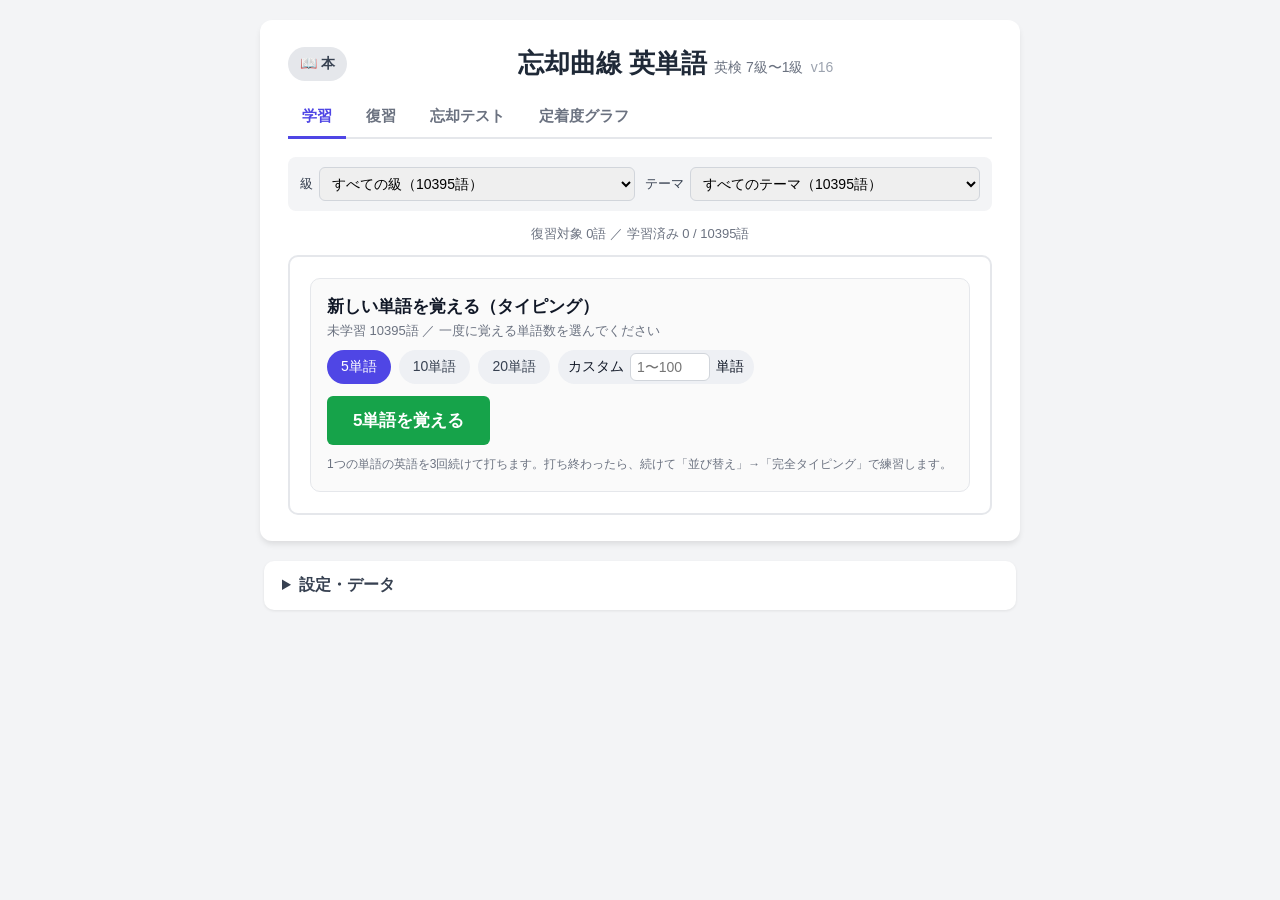
==== index.html @ 5dcb8028 "Add files via upload" ====
<!DOCTYPE html>
<html lang="ja">
<head>
    <meta charset="UTF-8">
    <meta name="viewport" content="width=device-width, initial-scale=1.0">
    <title>忘却曲線 英単語学習（英検7級）</title>
    <link rel="stylesheet" href="css/style.css?v=16">
</head>
<body>

<div class="container">
    <div id="loadError" class="load-error" hidden></div>
    <div class="head">
        <button class="mode-switch" id="modeSwitch" title="本で英単語を学ぶ">📖 本</button>
        <h1>忘却曲線 英単語 <small>英検 7級〜1級</small> <small class="ver">v16</small></h1>
    </div>

    <nav class="tabs">
        <button class="tab active" data-tab="learn">学習</button>
        <button class="tab" data-tab="review">復習</button>
        <button class="tab" data-tab="test">忘却テスト</button>
        <button class="tab" data-tab="graph">定着度グラフ</button>
    </nav>

    <!-- 学習する範囲（級・テーマ） -->
    <div class="scope" id="scopeBar">
        <label id="lblLevel">級 <select id="scopeLevel"></select></label>
        <label id="lblTheme">テーマ <select id="scopeTheme"></select></label>
        <label id="lblBook" hidden>本 <select id="scopeBook"></select></label>
        <button class="btn-secondary story-btn" id="btnStory" hidden>📖 本文を読む</button>
    </div>

    <!-- ===== 学習タブ ===== -->
    <section id="tab-learn">
        <div class="chips" id="modeChips"></div>
        <div class="stats" id="learnStats"></div>
        <div class="card" id="card"></div>
        <div class="typearea" id="typeArea"></div>
        <div class="help-text" id="helpText"></div>
        <button class="btn-link back-home" id="backHome" hidden>← ホームに戻る</button>
    </section>

    <!-- ===== 定着度グラフタブ ===== -->
    <section id="tab-graph" hidden>
        <div class="kpis" id="summary"></div>
        <div class="stackbar" id="stackbar"></div>
        <div class="legend" id="legend"></div>

        <div class="filters">
            <input id="gQuery" type="search" placeholder="単語・意味で検索">
            <select id="gSort">
                <option value="Rasc">定着度が低い順</option>
                <option value="Rdesc">定着度が高い順</option>
                <option value="due">次の復習が近い順</option>
                <option value="id">番号順</option>
            </select>
        </div>
        <div class="chips" id="gFilter"></div>
        <div class="wordlist" id="wordList"></div>

        <details class="note">
            <summary>定着度と思い出しやすさの考え方</summary>
            <p>記憶の強さを、性質の違う2つの値で表しています（ビョーク夫妻の「記憶の二元理論」をもとにした簡易モデルです）。</p>
            <ul>
                <li><b>定着度</b>（貯蔵強度）：脳にどれだけ深く刻まれたか。1回目の学習直後は12%と低く、<b>復習で思い出せるたびに積み上がります</b>。時間がたっても下がりません。</li>
                <li><b>思い出しやすさ</b>（検索強度）：いますぐ思い出せる度合い。学習した直後は100%で、時間とともに下がります（エビングハウスの忘却曲線）。定着度が高い単語ほど、ゆっくり下がります。</li>
            </ul>
            <ul>
                <li>思い出せたとき：定着度が上がります。忘れかけた（思い出しやすさが低い）ときに思い出せるほど、大きく上がります。</li>
                <li>忘れた・ヒントを使った：定着度は下がりませんが、次の復習までの間隔が短くなります。</li>
                <li>思い出しやすさが70%を下回った単語が、「忘却テスト」の対象になります。</li>
                <li>「復習」タブで打ち直すと「再学習」として記録され、思い出しやすさが100%に戻り、定着度が少し上がります。</li>
                <li>「定着度」で分けた区分（50%未満など）は、「復習」タブの区分と同じです。</li>
            </ul>
            <p>実際の記憶を測った値ではなく、目安の推定値です。</p>
        </details>
    </section>
</div>

<!-- ===== 設定・データ ===== -->
<div class="container plain">
    <details class="settings">
        <summary>設定・データ</summary>

        <div class="setting-row">
            <label><input type="checkbox" id="jaFirst"> 日本語タイピングは最初の意味だけ打つ（例：「を持っている，所持している」→「を持っている」）</label>
            <label><input type="checkbox" id="soundOn"> 効果音</label>
            <label>最初に開くページ
                <select id="homePage">
                    <option value="words">忘却曲線 英単語</option>
                    <option value="book">本</option>
                </select>
            </label>
            <label>音声の再生方法
                <select id="voiceMode">
                    <option value="auto">自動（おすすめ）</option>
                    <option value="online">インターネット音声を優先</option>
                    <option value="device">端末の音声のみ</option>
                </select>
            </label>
            <label>カタカナ表記（3回打ちの画面）
                <select id="kanaMode">
                    <option value="grad">だんだん減らす（おすすめ）</option>
                    <option value="always">いつも表示</option>
                    <option value="off">表示しない</option>
                </select>
            </label>
        </div>

        <div class="speech-test">
            <button class="btn-secondary" id="btnSpeechTest">🔊 音声のテスト</button>
            <div class="speech-info" id="speechInfo">発音が鳴らないときは、このボタンで原因を調べられます。</div>
        </div>

        <div class="backup-section">
            <button class="btn-secondary" id="btnExport">データをエクスポート (保存)</button>
            <button class="btn-secondary" id="btnImport">インポート</button>
            <button class="btn-danger" id="btnReset">データをリセット</button>
            <input type="file" id="importFile" accept=".json,application/json" style="display:none">
        </div>

        <div class="timebox">
            <div class="timebox-title">テスト用：時間を進める</div>
            <div class="timebox-note">忘却曲線の動きを確かめたいときに使います。進めた時間は学習記録にも反映されるので、確認が終わったら「リセット」で戻してください。</div>
            <div class="timebox-buttons">
                <button class="btn-secondary" data-skip="1">+1時間</button>
                <button class="btn-secondary" data-skip="6">+6時間</button>
                <button class="btn-secondary" data-skip="24">+1日</button>
                <button class="btn-secondary" data-skip="72">+3日</button>
                <button class="btn-secondary" data-skip="168">+7日</button>
                <button class="btn-secondary" data-skip="0">リセット</button>
            </div>
            <div class="timebox-now" id="timeNow"></div>
        </div>
    </details>
</div>

<!-- ===== 単語ごとの詳細（忘却曲線） ===== -->
<div id="modal" class="modal" hidden>
    <div class="modal-box">
        <button class="modal-close" id="modalClose" aria-label="閉じる">×</button>
        <div id="modalBody"></div>
    </div>
</div>

<script>
var WORDS_LV = {};
var BOOKS_DATA = [];
var __errs = [];
window.addEventListener("error", function (e) { __errs.push((e.message || "") + (e.filename ? " (" + e.filename.split("/").slice(-2).join("/") + ")" : "")); });
</script>
<script src="js/data/words_7.js?v=16"></script>
<script src="js/data/words_6.js?v=16"></script>
<script src="js/data/words_5.js?v=16"></script>
<script src="js/data/words_4.js?v=16"></script>
<script src="js/data/words_3.js?v=16"></script>
<script src="js/data/words_p2.js?v=16"></script>
<script src="js/data/words_2.js?v=16"></script>
<script src="js/data/words_p1.js?v=16"></script>
<script src="js/data/words_1.js?v=16"></script>
<script src="js/data/legacy.js?v=16"></script>
<script src="js/data/book_pigs.js?v=16"></script>
<script src="js/app.js?v=16"></script>
<script>
// ファイルの置き忘れ・古いファイルが混ざっているときに、画面に原因を表示する
(function () {
  var msg = "";
  var wordsOk = false;
  try { wordsOk = typeof WORDS !== "undefined" && WORDS.length > 0; } catch (e) {}
  if (typeof APP_VERSION === "undefined" || APP_VERSION !== "v16") {
    msg = "js/app.js が古い、または見つかりません。zipの中身（js・css・index.html）をすべて新しいものに上書きしてください。";
  } else if (!wordsOk) {
    msg = "単語データが読み込めていません。js/data フォルダ（words_7.js など10ファイル）が、フォルダごとアップロードされているか確認してください。";
  } else if (__errs.length) {
    msg = "エラーが発生しました：" + __errs[0];
  }
  if (msg) {
    var b = document.getElementById("loadError");
    b.textContent = msg + "　（直らないときは Ctrl+F5 で再読み込み）";
    b.hidden = false;
  }
})();
</script>
</body>
</html>
---- css/style.css ----
:root {
    --primary: #4f46e5;
    --success: #16a34a;
    --danger: #dc2626;
    --warn: #d97706;
    --bg: #f3f4f6;
    --high: #16a34a;
    --mid: #f59e0b;
    --low: #ef4444;
    --new: #d1d5db;
    --text: #111827;
    --sub: #6b7280;
    --line: #e5e7eb;
}

* { box-sizing: border-box; }

body {
    font-family: 'Helvetica Neue', Arial, 'Hiragino Kaku Gothic ProN', Meiryo, sans-serif;
    background-color: var(--bg);
    color: var(--text);
    margin: 0;
    padding: 20px;
    display: flex;
    flex-direction: column;
    align-items: center;
}
body.modal-open { overflow: hidden; }

[hidden] { display: none !important; }

.container {
    max-width: 760px;
    width: 100%;
    background: white;
    padding: 26px 28px;
    border-radius: 12px;
    box-shadow: 0 4px 6px -1px rgba(0,0,0,0.1);
    margin-bottom: 20px;
}
.container.plain { background: none; box-shadow: none; padding: 0 4px; }

h1 { text-align: center; color: #1f2937; margin: 0 0 16px; font-size: 26px; }
h1 small { font-size: 14px; color: var(--sub); font-weight: normal; }

button {
    padding: 10px 18px;
    background-color: var(--primary);
    color: white;
    border: none;
    border-radius: 6px;
    cursor: pointer;
    font-size: 15px;
    font-family: inherit;
}
button:hover { opacity: 0.9; }
button:disabled { opacity: 0.45; cursor: default; }
.btn-primary { background-color: var(--primary); }
.btn-success { background-color: var(--success); }
.btn-danger { background-color: var(--danger); }
.btn-secondary { background-color: #4b5563; }

input, select {
    padding: 9px 10px;
    border: 1px solid #d1d5db;
    border-radius: 6px;
    font-size: 15px;
    font-family: inherit;
}

/* ===== タブ ===== */
.tabs { display: flex; gap: 6px; border-bottom: 2px solid var(--line); margin-bottom: 18px; }
.tab {
    background: none; color: var(--sub); border-radius: 6px 6px 0 0;
    padding: 10px 18px; font-weight: bold; margin-bottom: -2px; border-bottom: 3px solid transparent;
}
.tab.active { color: var(--primary); border-bottom-color: var(--primary); }

/* ===== チップ ===== */
.chips { display: flex; flex-wrap: wrap; gap: 8px; margin-bottom: 12px; }
.chip {
    background: #eef0f4; color: #374151; padding: 7px 14px; border-radius: 999px; font-size: 14px;
}
.chip.on { background: var(--primary); color: white; }
.chip.small { padding: 4px 11px; font-size: 13px; }

/* ===== 学習カード ===== */
.stats { text-align: center; color: var(--sub); font-size: 13px; margin: 4px 0 12px; }
.help-text { text-align: center; color: #9ca3af; font-size: 12px; margin-top: 10px; }

.card {
    border: 2px solid var(--line);
    border-radius: 10px;
    padding: 28px 18px;
    text-align: center;
    min-height: 260px;
    display: flex;
    flex-direction: column;
    justify-content: center;
    align-items: center;
    gap: 14px;
    background-color: #fafafa;
}

.tag-line { display: flex; flex-wrap: wrap; gap: 6px; justify-content: center; }
.tag { background: #e0e7ff; color: #3730a3; font-size: 12px; padding: 3px 10px; border-radius: 999px; }
.tag.new { background: #dbeafe; color: #1d4ed8; font-weight: bold; }
.tag.soft { background: #fef3c7; color: #92400e; }

.prompt { font-size: 28px; font-weight: bold; color: #111827; line-height: 1.4; }
.word-container { display: flex; align-items: center; justify-content: center; gap: 12px; }
.word { font-size: 34px; font-weight: bold; color: #111827; }
.meaning-big { font-size: 22px; color: #374151; }
.answer { flex-direction: column; align-items: center; }
.intro-note { font-size: 13px; color: var(--sub); line-height: 1.6; }

.btn-audio { background: none; border: none; font-size: 24px; padding: 5px 8px; border-radius: 50px; }
.btn-audio:hover { background-color: #e5e7eb; opacity: 1; }

.btn-group, .btn-row { display: flex; gap: 12px; justify-content: center; flex-wrap: wrap; }

.result-mark { font-size: 26px; font-weight: bold; }
.result-mark.ok { color: var(--success); }
.result-mark.ng { color: var(--danger); }
.result-info { font-size: 14px; color: #374151; line-height: 1.8; }
.done-title { font-size: 22px; font-weight: bold; }

/* ===== スロット(1文字ずつ) ===== */
.slots { display: flex; flex-wrap: wrap; justify-content: center; align-items: center; gap: 5px; min-height: 48px; }
.slot {
    width: 36px; height: 44px; display: inline-flex; align-items: center; justify-content: center;
    font-size: 24px; font-weight: bold; border-radius: 6px; border: 2px solid #d1d5db; background: white;
}
.slot.ok { color: var(--success); border-color: var(--success); background: #f0fdf4; }
.slot.bad { color: var(--danger); border-color: var(--danger); background: #fef2f2; animation: tremble .16s infinite; }
.slot.comp { color: #6b7280; border-color: #9ca3af; border-bottom-width: 4px; background: #f9fafb; }
.slot.ghost.next { border-style: solid; border-color: var(--primary); }
@keyframes tremble { 0%,100% { transform: translate(0,0); } 25% { transform: translate(-3px,1px); } 50% { transform: translate(3px,-1px); } 75% { transform: translate(-2px,-1px); } }
.slot.fixed { color: #1f2937; border-color: #9ca3af; background: #e5e7eb; }
.slot.ghost { color: #c4c8d0; border-style: dashed; }
.sep { font-size: 22px; color: #6b7280; }
.sep.gap { width: 14px; }

.type-input { width: min(320px, 90%); text-align: center; font-size: 18px; letter-spacing: 2px; }
.msg { min-height: 20px; font-size: 13px; }
.msg.bad { color: var(--danger); font-weight: bold; }
.msg.warn { color: var(--warn); }

.pool { display: flex; flex-wrap: wrap; gap: 8px; justify-content: center; max-width: 520px; }
.key {
    width: 46px; height: 48px; padding: 0; font-size: 22px; font-weight: bold;
    background: white; color: #1f2937; border: 2px solid #c7cbd3; border-radius: 8px;
}
.key:hover:not(:disabled) { background: #eef2ff; border-color: var(--primary); opacity: 1; }
.key.used { visibility: hidden; }
.key.hint { border-color: var(--warn); background: #fffbeb; box-shadow: 0 0 0 3px rgba(217,119,6,.35); }
.key.shake { animation: shake .35s; border-color: var(--danger); background: #fef2f2; }
@keyframes shake { 0%,100% { transform: translateX(0);} 25% { transform: translateX(-6px);} 75% { transform: translateX(6px);} }

/* ===== 定着度グラフ：サマリー ===== */
.kpis { display: grid; grid-template-columns: repeat(3, 1fr); gap: 10px; margin-bottom: 14px; }
.kpi { background: #f9fafb; border: 1px solid var(--line); border-radius: 10px; padding: 12px 8px; text-align: center; }
.kpi-v { font-size: 28px; font-weight: bold; color: var(--primary); }
.kpi-l { font-size: 12px; color: var(--sub); margin-top: 2px; }

.stackbar { display: flex; height: 18px; border-radius: 9px; overflow: hidden; background: var(--new); }
.stackbar i { display: block; height: 100%; }
.lv-high { background: var(--high); }
.lv-mid { background: var(--mid); }
.lv-low { background: var(--low); }
.lv-new { background: var(--new); }
.legend { display: flex; flex-wrap: wrap; gap: 14px; font-size: 12px; color: #374151; margin: 8px 0 16px; }
.legend i { display: inline-block; width: 10px; height: 10px; border-radius: 3px; margin-right: 5px; }

.filters { display: flex; gap: 8px; margin-bottom: 10px; }
.filters input { flex: 1; min-width: 0; }

.wordlist { max-height: 460px; overflow-y: auto; border: 1px solid var(--line); border-radius: 8px; }
.row {
    display: grid; grid-template-columns: 36px 130px 1fr 90px 48px; align-items: center; gap: 8px;
    padding: 8px 10px; border-bottom: 1px solid #f1f2f4; cursor: pointer; font-size: 14px;
}
.row:hover { background: #f5f7ff; }
.row .no { color: #9ca3af; font-size: 12px; text-align: right; }
.row .en { font-weight: bold; overflow: hidden; text-overflow: ellipsis; white-space: nowrap; }
.row .ja { color: #4b5563; overflow: hidden; text-overflow: ellipsis; white-space: nowrap; }
.row .bar { background: #eceef2; height: 8px; border-radius: 4px; overflow: hidden; }
.row .bar i { display: block; height: 100%; }
.row .pc { text-align: right; font-weight: bold; }
.row .pc.dim { color: #9ca3af; font-weight: normal; font-size: 12px; }
.empty-list { padding: 24px; text-align: center; color: var(--sub); }

.note { margin-top: 16px; font-size: 13px; color: #4b5563; }
.note summary { cursor: pointer; font-weight: bold; }
.note li { margin: 4px 0; }

/* ===== 設定 ===== */
.settings { background: white; border-radius: 10px; padding: 14px 18px; box-shadow: 0 1px 3px rgba(0,0,0,.08); }
.settings summary { cursor: pointer; font-weight: bold; color: #374151; }
.setting-row { display: flex; gap: 20px; flex-wrap: wrap; margin: 14px 0; font-size: 14px; align-items: center; }
.backup-section { display: flex; gap: 10px; flex-wrap: wrap; justify-content: center; margin-top: 10px; }
.timebox { margin-top: 18px; padding: 12px; border: 1px dashed #c7cbd3; border-radius: 8px; }
.timebox-title { font-weight: bold; font-size: 14px; }
.timebox-note { font-size: 12px; color: var(--sub); margin: 4px 0 10px; line-height: 1.6; }
.timebox-buttons { display: flex; gap: 8px; flex-wrap: wrap; }
.timebox-buttons button { padding: 7px 12px; font-size: 13px; }
.timebox-now { font-size: 12px; color: #374151; margin-top: 10px; }

/* ===== 詳細モーダル ===== */
.modal {
    position: fixed; inset: 0; background: rgba(17,24,39,.55); z-index: 50;
    display: flex; align-items: flex-start; justify-content: center; padding: 20px; overflow-y: auto;
}
.modal-box {
    position: relative; background: white; border-radius: 12px; max-width: 760px; width: 100%;
    padding: 24px; margin: auto 0; box-shadow: 0 10px 30px rgba(0,0,0,.3);
}
.modal-close {
    position: absolute; top: 10px; right: 10px; width: 36px; height: 36px; padding: 0;
    background: #eef0f4; color: #374151; font-size: 22px; border-radius: 50%;
}
.d-head { display: flex; align-items: center; gap: 10px; flex-wrap: wrap; padding-right: 40px; }
.d-word { font-size: 30px; font-weight: bold; }
.d-ja { color: #4b5563; margin: 2px 0 14px; }
.d-empty { text-align: center; color: var(--sub); padding: 30px 0; line-height: 1.8; }

.d-level { display: flex; align-items: center; gap: 16px; padding: 12px 16px; border-radius: 10px; margin-bottom: 10px; color: white; }
.d-level.lv-none { background: #6b7280; }
.d-pct { font-size: 40px; font-weight: bold; line-height: 1; }
.d-lvl-t { font-size: 12px; opacity: .9; }
.d-lvl-s { font-size: 17px; font-weight: bold; }

.d-facts { display: grid; grid-template-columns: repeat(auto-fit, minmax(180px, 1fr)); gap: 8px; margin-bottom: 14px; }
.d-facts div { background: #f9fafb; border: 1px solid var(--line); border-radius: 8px; padding: 8px 12px; font-size: 13px; }
.d-facts span { display: block; color: var(--sub); font-size: 11px; }

.d-range { display: flex; align-items: center; gap: 6px; flex-wrap: wrap; font-size: 13px; color: var(--sub); margin-bottom: 4px; }
.d-range span { margin-right: 4px; }

.chart { width: 100%; height: auto; display: block; }
.c-grid { stroke: #e5e7eb; stroke-width: 1; }
.c-thresh { stroke: #f87171; stroke-width: 1.2; stroke-dasharray: 5 4; }
.c-thlab { fill: #dc2626; font-size: 11px; }
.c-ylab { fill: #6b7280; font-size: 11px; }
.c-xlab { fill: #374151; font-size: 11px; }
.c-xsub { fill: #9ca3af; font-size: 10px; }
.c-tick { stroke: #9ca3af; }
.c-line { fill: none; stroke: var(--primary); stroke-width: 2.6; stroke-linejoin: round; }
.c-line.future { stroke-dasharray: 6 5; opacity: .6; }
.c-drop { stroke: #9ca3af; stroke-width: 1.2; stroke-dasharray: 3 3; }
.c-dot { stroke: white; stroke-width: 2; }
.c-dot.first { fill: #2563eb; }
.c-dot.ok { fill: var(--success); }
.c-dot.ng { fill: var(--danger); }
.c-due { fill: var(--warn); stroke: white; stroke-width: 1.5; }
.c-now { stroke: #111827; stroke-width: 1.2; stroke-dasharray: 2 3; }
.c-nowdot { fill: #111827; stroke: white; stroke-width: 2; }
.c-nowlab { fill: #111827; font-size: 14px; font-weight: bold; }

.chart-legend { display: flex; flex-wrap: wrap; gap: 14px; font-size: 12px; color: #4b5563; margin: 4px 0 14px; }
.chart-legend i { display: inline-block; vertical-align: middle; margin-right: 5px; }
.chart-legend .dot { width: 10px; height: 10px; border-radius: 50%; }
.chart-legend .dot.first { background: #2563eb; }
.chart-legend .dot.ok { background: var(--success); }
.chart-legend .dot.ng { background: var(--danger); }
.chart-legend .dia { width: 9px; height: 9px; background: var(--warn); transform: rotate(45deg); }
.chart-legend .ln { width: 18px; height: 0; border-top: 2px solid var(--primary); }

.table-wrap { overflow-x: auto; margin-bottom: 14px; }
.hist { width: 100%; border-collapse: collapse; font-size: 13px; }
.hist th { text-align: left; background: #f3f4f6; padding: 6px 8px; font-weight: bold; white-space: nowrap; }
.hist td { padding: 6px 8px; border-bottom: 1px solid #f1f2f4; white-space: nowrap; }
.hist td.ok { color: var(--success); font-weight: bold; }
.hist td.ng { color: var(--danger); font-weight: bold; }
.dim { color: #9ca3af; font-weight: normal; }
.note-small { font-size: 11px; color: #9ca3af; text-align: center; margin-top: 10px; }

/* ===== スマートフォン ===== */
@media (max-width: 560px) {
    body { padding: 10px; }
    .container { padding: 18px 14px; }
    h1 { font-size: 21px; }
    .prompt { font-size: 23px; }
    .word { font-size: 28px; }
    .slot { width: 28px; height: 38px; font-size: 20px; }
    .key { width: 40px; height: 44px; font-size: 20px; }
    .kpi-v { font-size: 22px; }
    .row { grid-template-columns: 30px 100px 1fr 44px; }
    .row .bar { display: none; }
    .help-text { display: none; }
    .filters { flex-direction: column; }
    .modal { padding: 8px; }
    .modal-box { padding: 18px 14px; }
}

/* ===== ホーム・タイピング学習 ===== */
.btn-link { background: none; color: var(--primary); padding: 6px 8px; font-size: 14px; text-decoration: underline; }
.back-home { display: block; margin: 10px auto 0; }
.big { padding: 13px 26px; font-size: 17px; font-weight: bold; }
.card.home-card { align-items: stretch; text-align: left; background: white; padding: 20px; gap: 18px; }
.home-sec { border: 1px solid var(--line); border-radius: 10px; padding: 16px; background: #fafafa; }
.home-sec h3 { margin: 0 0 4px; font-size: 17px; }
.home-sub { font-size: 13px; color: var(--sub); margin-bottom: 10px; }
.home-note { font-size: 12px; color: var(--sub); margin-top: 10px; line-height: 1.6; }
.custom-box { display: inline-flex; align-items: center; gap: 6px; font-size: 14px; padding: 3px 10px; border-radius: 999px; background: #eef0f4; }
.custom-box.on { background: var(--primary); color: white; }
.custom-box input { width: 80px; padding: 5px 6px; font-size: 14px; color: #111827; }

.info-rows { width: 100%; max-width: 460px; display: flex; flex-direction: column; gap: 8px; text-align: left; }
.irow { display: flex; align-items: center; gap: 12px; padding: 8px 12px; background: white; border: 1px solid var(--line); border-radius: 8px; }
.il { font-size: 12px; color: var(--sub); width: 52px; flex-shrink: 0; }
.iv { font-size: 22px; font-weight: bold; display: flex; align-items: center; gap: 8px; flex-wrap: wrap; }
.iv.target { color: var(--primary); }
.iv .hl { color: var(--primary); }
.iv .dim { font-size: 16px; }

.typearea { display: flex; flex-direction: column; align-items: center; gap: 10px; margin-top: 16px; }
.typearea:empty { display: none; }
.type-label { font-size: 13px; color: #374151; font-weight: bold; text-align: center; }
.msg.good { color: var(--success); font-weight: bold; }

.choose { width: 100%; display: flex; flex-direction: column; align-items: center; gap: 12px; }
.choose-title { font-size: 14px; font-weight: bold; color: #374151; margin-top: 8px; }

/* ===== ふりがな ===== */
ruby { ruby-position: over; }
rt { font-size: 0.45em; color: #9ca3af; font-weight: normal; letter-spacing: 0; }
.prompt, .iv.ja, .meaning-big, .d-ja { line-height: 2; }
.ver { color: #9ca3af; }

/* ===== 復習・忘却テスト ===== */
.tabs .tab { padding: 10px 14px; }
.cat-grid { display: grid; grid-template-columns: repeat(4, 1fr); gap: 8px; margin: 8px 0 14px; }
.cat { background: white; color: #374151; border: 2px solid var(--line); border-radius: 10px; padding: 10px 4px; display: flex; flex-direction: column; align-items: center; gap: 2px; }
.cat.on { border-color: var(--primary); background: #eef2ff; color: var(--primary); }
.cat-n { font-size: 24px; font-weight: bold; }
.cat-n small { font-size: 12px; margin-left: 2px; }
.cat-l { font-size: 12px; }
.test-count { display: flex; align-items: baseline; gap: 8px; margin: 6px 0 10px; }
.test-count b { font-size: 40px; color: var(--primary); }
.test-count span { color: #374151; }
@media (max-width: 560px) {
    .tabs .tab { padding: 9px 8px; font-size: 13px; }
    .cat-grid { grid-template-columns: repeat(2, 1fr); }
}

/* ===== 級・テーマの選択 ===== */
.scope { display: flex; flex-wrap: wrap; gap: 10px; margin: 0 0 14px; padding: 10px 12px; background: #f3f4f6; border-radius: 8px; font-size: 13px; color: #374151; }
.scope label { display: flex; align-items: center; gap: 6px; flex: 1 1 200px; min-width: 0; }
.scope select { flex: 1; min-width: 0; padding: 7px 8px; font-size: 14px; }
.more-btn { display: block; margin: 10px auto; }

.load-error { background: #fef2f2; color: #b91c1c; border: 2px solid #fca5a5; border-radius: 8px; padding: 12px 14px; margin-bottom: 14px; font-size: 14px; line-height: 1.6; font-weight: bold; }

/* ===== 文字埋め ===== */
.slot.blank { border: 2px dashed var(--primary); background: #eef2ff; }
.slot.blank.next { border-style: solid; box-shadow: 0 0 0 3px rgba(79,70,229,.25); }

/* ===== 3回打ちの進み具合 ===== */
.rep-box { display: flex; flex-direction: column; align-items: center; gap: 6px; margin-top: 4px; }
.rep-text { font-size: 20px; font-weight: bold; color: var(--primary); }
.rep-dots { display: flex; gap: 10px; }
.rep-dot { width: 30px; height: 30px; border-radius: 50%; display: inline-flex; align-items: center; justify-content: center; font-size: 14px; font-weight: bold; background: #e5e7eb; color: #9ca3af; }
.rep-dot.done { background: var(--success); color: white; }
.rep-dot.now { background: var(--primary); color: white; box-shadow: 0 0 0 4px rgba(79,70,229,.25); }
.rep-sub { font-size: 12px; color: var(--sub); }

/* ===== 定着度（積み上がる）と思い出しやすさ（下がる） ===== */
.lv-start { background: #6366f1; }
.c-barea { fill: rgba(22,163,74,.16); stroke: none; }
.c-bline { fill: none; stroke: #16a34a; stroke-width: 3.2; stroke-linejoin: round; }
.c-bline.future { stroke-dasharray: 6 5; opacity: .6; }
.c-bdot { fill: #16a34a; stroke: white; stroke-width: 1.5; }
.c-blab { fill: #15803d; font-size: 11px; font-weight: bold; }
.c-nowdotb { fill: #16a34a; stroke: white; stroke-width: 2; }
.c-nowlab { font-size: 13px; font-weight: bold; }
.c-nowlab.b { fill: #15803d; }
.c-nowlab.r { fill: #4f46e5; }
.c-line { stroke-width: 2; opacity: .85; }
.d-retr { display: flex; align-items: baseline; flex-wrap: wrap; gap: 8px; padding: 8px 14px; margin-bottom: 10px; background: #eef2ff; border-radius: 8px; font-size: 14px; color: #3730a3; }
.d-retr b { font-size: 20px; }
.chart-legend .ln.g { border-top: 3px solid #16a34a; }

/* ===== カタカナ表記（英単語の下に小さく／強く読む所だけ大きく太く） ===== */
.iv.en { flex-direction: column; align-items: flex-start; gap: 2px; }
.en-line { display: flex; align-items: center; gap: 8px; }
.kn-box { line-height: 1.5; }
.kn { font-size: 12px; font-weight: normal; color: #6b7280; letter-spacing: .03em; }
.kn .kn-s { font-size: 19px; font-weight: 800; color: var(--primary); }
.kn-w { white-space: nowrap; }
.kn.light { opacity: .55; }
.kn.light .kn-s { font-size: 15px; font-weight: 700; }
.kn-cap { font-size: 10px; color: #9ca3af; font-weight: normal; }
.kn-peek { background: none; color: #9ca3af; padding: 0; font-size: 12px; text-decoration: underline; }

/* ===== 意味クイズ（左：英単語／右：8つの選択肢） ===== */
.match { width: 100%; display: grid; grid-template-columns: 1fr 1.5fr; gap: 20px; align-items: center; text-align: left; }
.match-left { display: flex; flex-direction: column; align-items: center; gap: 8px; text-align: center; }
.match-word { font-size: 34px; font-weight: bold; word-break: break-word; }
.match-hint { font-size: 12px; color: var(--sub); }
.match-right { display: flex; flex-direction: column; gap: 6px; }
.opt { display: flex; align-items: center; gap: 10px; text-align: left; background: white; color: #111827; border: 2px solid #d1d5db; border-radius: 8px; padding: 4px 12px; font-size: 16px; line-height: 1.9; }
.opt:hover:not(:disabled) { border-color: var(--primary); background: #eef2ff; opacity: 1; }
.opt-n { flex: 0 0 22px; height: 22px; border-radius: 50%; background: #e5e7eb; color: #6b7280; font-size: 12px; display: inline-flex; align-items: center; justify-content: center; }
.opt.right { border-color: var(--success); background: #f0fdf4; opacity: 1; }
.opt.wrong { border-color: var(--danger); background: #fef2f2; color: #9ca3af; animation: shake .35s; }
.opt:disabled:not(.right):not(.wrong) { opacity: .6; }
@media (max-width: 560px) {
    .match { grid-template-columns: 1fr; gap: 12px; }
    .match-word { font-size: 28px; }
}

/* ===== 本モード ===== */
.head { display: flex; align-items: center; gap: 12px; margin-bottom: 16px; }
.head h1 { flex: 1; margin: 0; text-align: center; }
.mode-switch { flex: 0 0 auto; background: #e5e7eb; color: #374151; padding: 8px 12px; border-radius: 999px; font-weight: bold; font-size: 14px; }
.mode-switch.on { background: #b45309; color: white; box-shadow: 0 0 0 3px rgba(180,83,9,.25); }
body.book-mode { background: #fdf6e9; }
body.book-mode .scope { background: #fbecd0; }
body.book-mode .tab.active { color: #b45309; border-bottom-color: #b45309; }
.story-btn { flex: 0 0 auto; padding: 7px 12px; font-size: 13px; }
.ctx { width: 100%; max-width: 460px; margin: 10px auto 0; padding: 8px 12px; background: #fffbeb; border-left: 4px solid #f59e0b; border-radius: 6px; text-align: left; }
.ctx-t { font-size: 11px; color: #b45309; font-weight: bold; }
.ctx-en { font-size: 15px; line-height: 1.6; color: #1f2937; }
.ctx-en mark { background: #fde68a; color: inherit; padding: 0 2px; border-radius: 3px; font-weight: bold; }
.ctx-ja { font-size: 12px; color: #6b7280; }
.match-left .ctx { margin-top: 6px; font-size: 13px; }
.story-title { font-size: 22px; font-weight: bold; padding-right: 40px; }
.story-title small { font-size: 14px; color: var(--sub); font-weight: normal; }
.story-note { font-size: 12px; color: var(--sub); margin: 4px 0 12px; }
.story-line { display: flex; gap: 10px; padding: 8px 0; border-bottom: 1px solid #f1f2f4; }
.story-n { flex: 0 0 24px; color: #b45309; font-weight: bold; font-size: 13px; padding-top: 3px; }
.story-en { font-size: 17px; line-height: 1.6; }
.story-ja { font-size: 13px; color: #6b7280; }

/* ===== 音声 ===== */
.speak-notice { position: fixed; left: 50%; bottom: 20px; transform: translateX(-50%); max-width: min(92vw, 520px); background: #1f2937; color: white; padding: 12px 16px; border-radius: 10px; font-size: 13px; line-height: 1.6; z-index: 80; box-shadow: 0 6px 20px rgba(0,0,0,.35); }
.speak-notice[hidden] { display: none; }
.speech-test { margin: 12px 0; display: flex; flex-direction: column; gap: 8px; align-items: flex-start; }
.speech-info { font-size: 13px; color: #374151; line-height: 1.8; background: #f9fafb; border: 1px solid var(--line); border-radius: 8px; padding: 8px 12px; width: 100%; }

.sp-q { margin-top: 6px; line-height: 2; }
.sp-q button { margin: 4px 6px 0 0; padding: 8px 16px; font-size: 15px; }
.sp-end { margin-top: 8px; padding: 8px 10px; border-radius: 6px; font-weight: bold; }
.sp-end.good { background: #f0fdf4; color: #166534; }
.sp-end.bad { background: #fef2f2; color: #991b1b; }
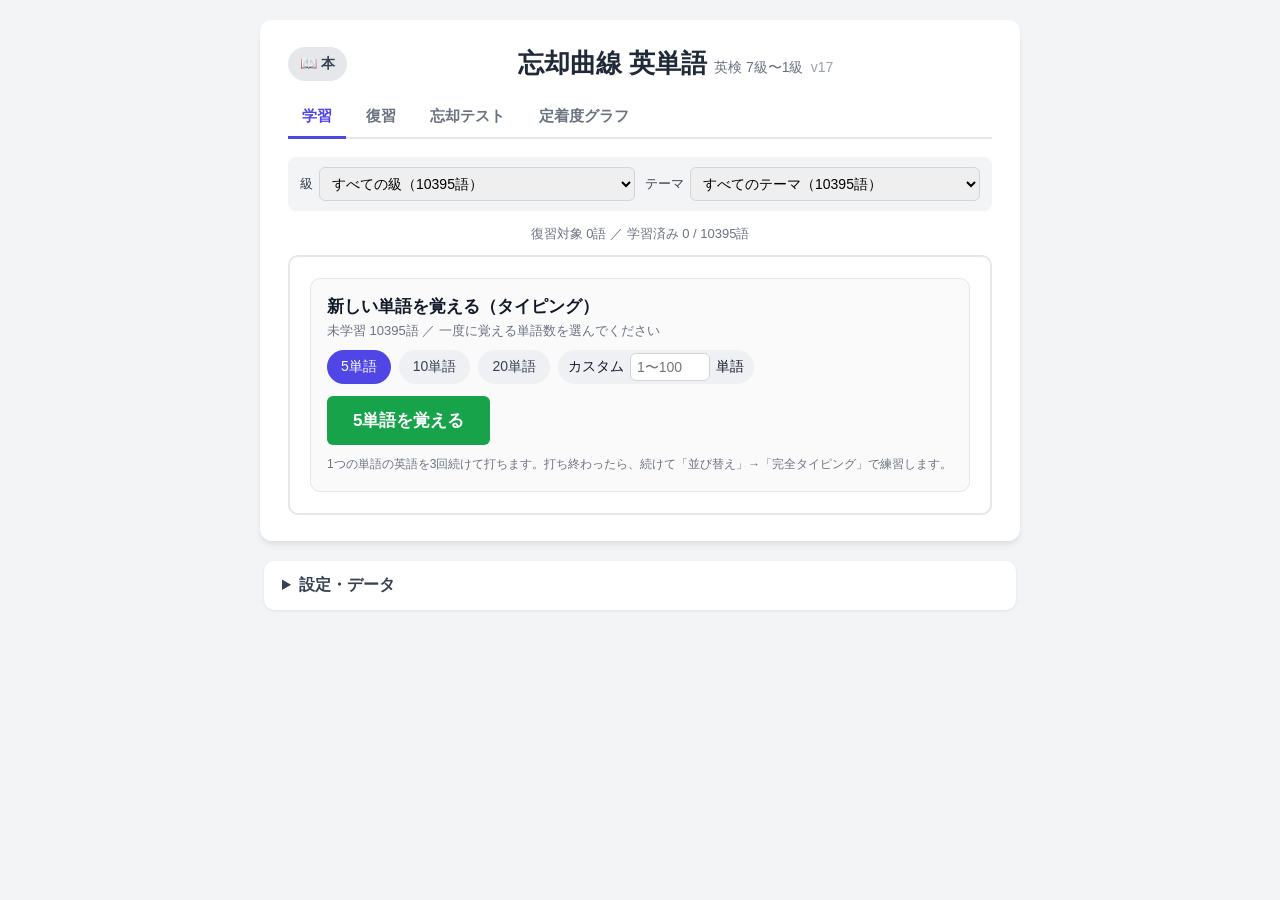
==== commit 93ffac01: "Add files via upload" ====
--- a/index.html
+++ b/index.html
@@ -4,7 +4,7 @@
     <meta charset="UTF-8">
     <meta name="viewport" content="width=device-width, initial-scale=1.0">
     <title>忘却曲線 英単語学習（英検7級）</title>
-    <link rel="stylesheet" href="css/style.css?v=16">
+    <link rel="stylesheet" href="css/style.css?v=17">
 </head>
 <body>
 
@@ -12,7 +12,7 @@
     <div id="loadError" class="load-error" hidden></div>
     <div class="head">
         <button class="mode-switch" id="modeSwitch" title="本で英単語を学ぶ">📖 本</button>
-        <h1>忘却曲線 英単語 <small>英検 7級〜1級</small> <small class="ver">v16</small></h1>
+        <h1>忘却曲線 英単語 <small>英検 7級〜1級</small> <small class="ver">v17</small></h1>
     </div>
 
     <nav class="tabs">
@@ -149,25 +149,31 @@
 var __errs = [];
 window.addEventListener("error", function (e) { __errs.push((e.message || "") + (e.filename ? " (" + e.filename.split("/").slice(-2).join("/") + ")" : "")); });
 </script>
-<script src="js/data/words_7.js?v=16"></script>
-<script src="js/data/words_6.js?v=16"></script>
-<script src="js/data/words_5.js?v=16"></script>
-<script src="js/data/words_4.js?v=16"></script>
-<script src="js/data/words_3.js?v=16"></script>
-<script src="js/data/words_p2.js?v=16"></script>
-<script src="js/data/words_2.js?v=16"></script>
-<script src="js/data/words_p1.js?v=16"></script>
-<script src="js/data/words_1.js?v=16"></script>
-<script src="js/data/legacy.js?v=16"></script>
-<script src="js/data/book_pigs.js?v=16"></script>
-<script src="js/app.js?v=16"></script>
+<script src="js/data/words_7.js?v=17"></script>
+<script src="js/data/words_6.js?v=17"></script>
+<script src="js/data/words_5.js?v=17"></script>
+<script src="js/data/words_4.js?v=17"></script>
+<script src="js/data/words_3.js?v=17"></script>
+<script src="js/data/words_p2.js?v=17"></script>
+<script src="js/data/words_2.js?v=17"></script>
+<script src="js/data/words_p1.js?v=17"></script>
+<script src="js/data/words_1.js?v=17"></script>
+<script src="js/data/legacy.js?v=17"></script>
+<script src="js/data/book_pigs.js?v=17"></script>
+<script src="js/data/book_kittens.js?v=17"></script>
+<script src="js/data/book_bears.js?v=17"></script>
+<script src="js/data/book_chicken.js?v=17"></script>
+<script src="js/data/book_ginger.js?v=17"></script>
+<script src="js/data/book_oldwoman.js?v=17"></script>
+<script src="js/data/book_owl.js?v=17"></script>
+<script src="js/app.js?v=17"></script>
 <script>
 // ファイルの置き忘れ・古いファイルが混ざっているときに、画面に原因を表示する
 (function () {
   var msg = "";
   var wordsOk = false;
   try { wordsOk = typeof WORDS !== "undefined" && WORDS.length > 0; } catch (e) {}
-  if (typeof APP_VERSION === "undefined" || APP_VERSION !== "v16") {
+  if (typeof APP_VERSION === "undefined" || APP_VERSION !== "v17") {
     msg = "js/app.js が古い、または見つかりません。zipの中身（js・css・index.html）をすべて新しいものに上書きしてください。";
   } else if (!wordsOk) {
     msg = "単語データが読み込めていません。js/data フォルダ（words_7.js など10ファイル）が、フォルダごとアップロードされているか確認してください。";
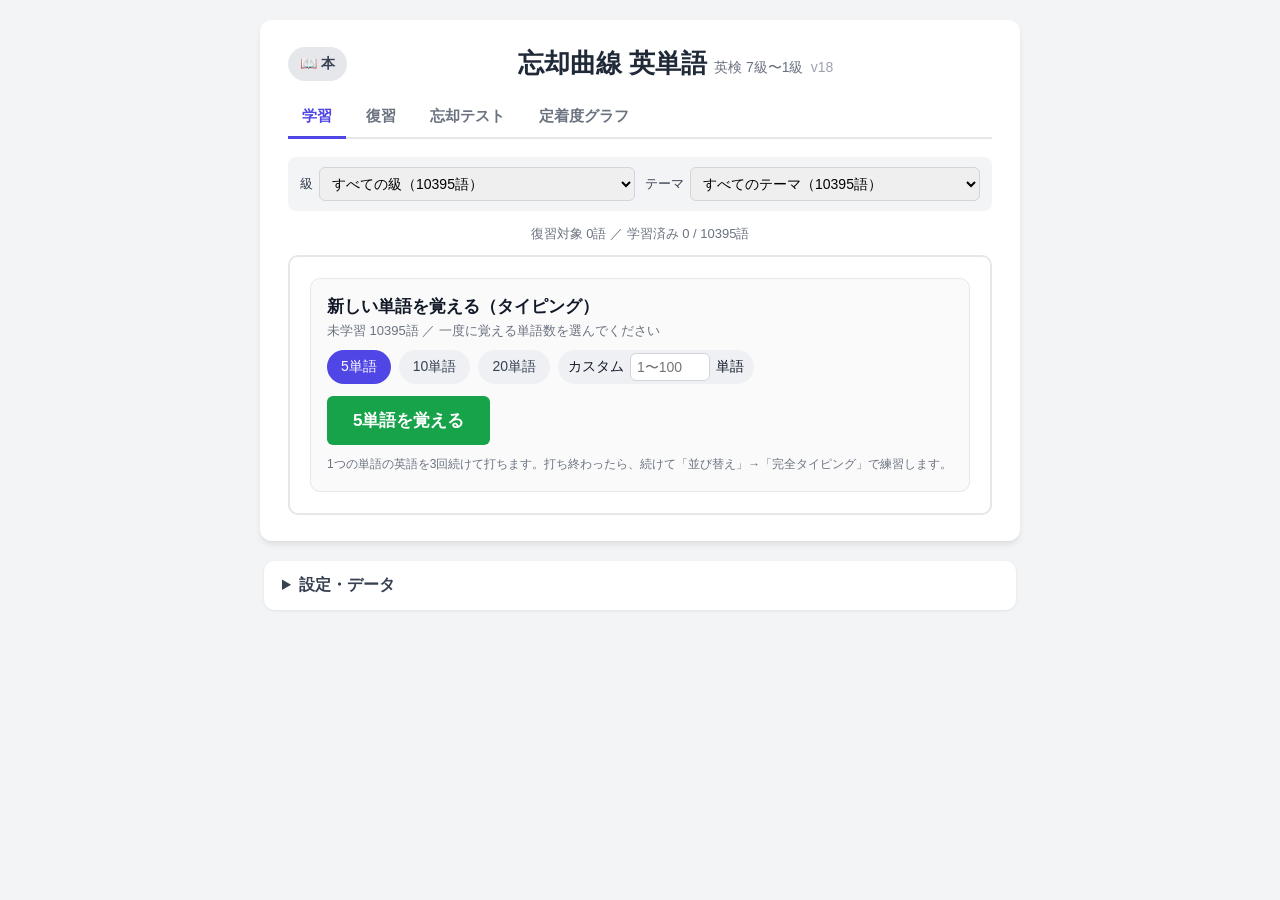
==== commit 0c78b7cd: "Add files via upload" ====
--- a/index.html
+++ b/index.html
@@ -4,7 +4,7 @@
     <meta charset="UTF-8">
     <meta name="viewport" content="width=device-width, initial-scale=1.0">
     <title>忘却曲線 英単語学習（英検7級）</title>
-    <link rel="stylesheet" href="css/style.css?v=17">
+    <link rel="stylesheet" href="css/style.css?v=18">
 </head>
 <body>
 
@@ -12,7 +12,7 @@
     <div id="loadError" class="load-error" hidden></div>
     <div class="head">
         <button class="mode-switch" id="modeSwitch" title="本で英単語を学ぶ">📖 本</button>
-        <h1>忘却曲線 英単語 <small>英検 7級〜1級</small> <small class="ver">v17</small></h1>
+        <h1>忘却曲線 英単語 <small>英検 7級〜1級</small> <small class="ver">v18</small></h1>
     </div>
 
     <nav class="tabs">
@@ -112,6 +112,8 @@
             <div class="speech-info" id="speechInfo">発音が鳴らないときは、このボタンで原因を調べられます。</div>
         </div>
 
+        <div class="save-info" id="saveInfo"></div>
+
         <div class="backup-section">
             <button class="btn-secondary" id="btnExport">データをエクスポート (保存)</button>
             <button class="btn-secondary" id="btnImport">インポート</button>
@@ -149,31 +151,31 @@
 var __errs = [];
 window.addEventListener("error", function (e) { __errs.push((e.message || "") + (e.filename ? " (" + e.filename.split("/").slice(-2).join("/") + ")" : "")); });
 </script>
-<script src="js/data/words_7.js?v=17"></script>
-<script src="js/data/words_6.js?v=17"></script>
-<script src="js/data/words_5.js?v=17"></script>
-<script src="js/data/words_4.js?v=17"></script>
-<script src="js/data/words_3.js?v=17"></script>
-<script src="js/data/words_p2.js?v=17"></script>
-<script src="js/data/words_2.js?v=17"></script>
-<script src="js/data/words_p1.js?v=17"></script>
-<script src="js/data/words_1.js?v=17"></script>
-<script src="js/data/legacy.js?v=17"></script>
-<script src="js/data/book_pigs.js?v=17"></script>
-<script src="js/data/book_kittens.js?v=17"></script>
-<script src="js/data/book_bears.js?v=17"></script>
-<script src="js/data/book_chicken.js?v=17"></script>
-<script src="js/data/book_ginger.js?v=17"></script>
-<script src="js/data/book_oldwoman.js?v=17"></script>
-<script src="js/data/book_owl.js?v=17"></script>
-<script src="js/app.js?v=17"></script>
+<script src="js/data/words_7.js?v=18"></script>
+<script src="js/data/words_6.js?v=18"></script>
+<script src="js/data/words_5.js?v=18"></script>
+<script src="js/data/words_4.js?v=18"></script>
+<script src="js/data/words_3.js?v=18"></script>
+<script src="js/data/words_p2.js?v=18"></script>
+<script src="js/data/words_2.js?v=18"></script>
+<script src="js/data/words_p1.js?v=18"></script>
+<script src="js/data/words_1.js?v=18"></script>
+<script src="js/data/legacy.js?v=18"></script>
+<script src="js/data/book_pigs.js?v=18"></script>
+<script src="js/data/book_kittens.js?v=18"></script>
+<script src="js/data/book_bears.js?v=18"></script>
+<script src="js/data/book_chicken.js?v=18"></script>
+<script src="js/data/book_ginger.js?v=18"></script>
+<script src="js/data/book_oldwoman.js?v=18"></script>
+<script src="js/data/book_owl.js?v=18"></script>
+<script src="js/app.js?v=18"></script>
 <script>
 // ファイルの置き忘れ・古いファイルが混ざっているときに、画面に原因を表示する
 (function () {
   var msg = "";
   var wordsOk = false;
   try { wordsOk = typeof WORDS !== "undefined" && WORDS.length > 0; } catch (e) {}
-  if (typeof APP_VERSION === "undefined" || APP_VERSION !== "v17") {
+  if (typeof APP_VERSION === "undefined" || APP_VERSION !== "v18") {
     msg = "js/app.js が古い、または見つかりません。zipの中身（js・css・index.html）をすべて新しいものに上書きしてください。";
   } else if (!wordsOk) {
     msg = "単語データが読み込めていません。js/data フォルダ（words_7.js など10ファイル）が、フォルダごとアップロードされているか確認してください。";
--- a/css/style.css
+++ b/css/style.css
@@ -444,3 +444,5 @@
 .sp-end { margin-top: 8px; padding: 8px 10px; border-radius: 6px; font-weight: bold; }
 .sp-end.good { background: #f0fdf4; color: #166534; }
 .sp-end.bad { background: #fef2f2; color: #991b1b; }
+
+.save-info { font-size: 13px; color: #374151; background: #f3f4f6; border-radius: 8px; padding: 8px 12px; margin: 6px 0 12px; }
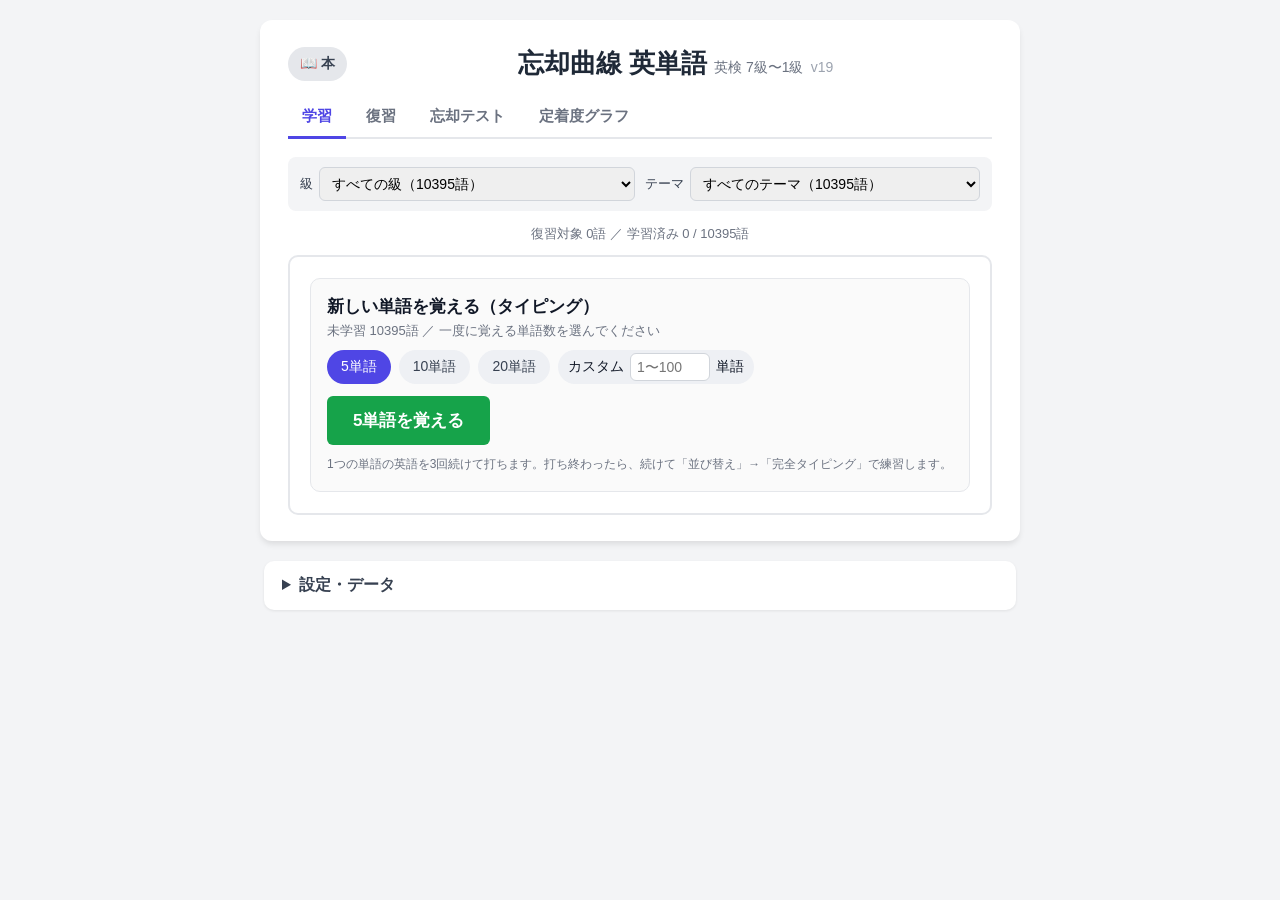
==== commit 7722e045: "Add files via upload" ====
--- a/index.html
+++ b/index.html
@@ -4,15 +4,16 @@
     <meta charset="UTF-8">
     <meta name="viewport" content="width=device-width, initial-scale=1.0">
     <title>忘却曲線 英単語学習（英検7級）</title>
-    <link rel="stylesheet" href="css/style.css?v=18">
+    <link rel="stylesheet" href="css/style.css?v=19">
 </head>
 <body>
 
 <div class="container">
     <div id="loadError" class="load-error" hidden></div>
+    <div id="backupBanner" class="info-banner" hidden></div>
     <div class="head">
         <button class="mode-switch" id="modeSwitch" title="本で英単語を学ぶ">📖 本</button>
-        <h1>忘却曲線 英単語 <small>英検 7級〜1級</small> <small class="ver">v18</small></h1>
+        <h1>忘却曲線 英単語 <small>英検 7級〜1級</small> <small class="ver">v19</small></h1>
     </div>
 
     <nav class="tabs">
@@ -117,6 +118,7 @@
         <div class="backup-section">
             <button class="btn-secondary" id="btnExport">データをエクスポート (保存)</button>
             <button class="btn-secondary" id="btnImport">インポート</button>
+            <button class="btn-secondary" id="btnRescue">退避データを書き出す</button>
             <button class="btn-danger" id="btnReset">データをリセット</button>
             <input type="file" id="importFile" accept=".json,application/json" style="display:none">
         </div>
@@ -151,31 +153,31 @@
 var __errs = [];
 window.addEventListener("error", function (e) { __errs.push((e.message || "") + (e.filename ? " (" + e.filename.split("/").slice(-2).join("/") + ")" : "")); });
 </script>
-<script src="js/data/words_7.js?v=18"></script>
-<script src="js/data/words_6.js?v=18"></script>
-<script src="js/data/words_5.js?v=18"></script>
-<script src="js/data/words_4.js?v=18"></script>
-<script src="js/data/words_3.js?v=18"></script>
-<script src="js/data/words_p2.js?v=18"></script>
-<script src="js/data/words_2.js?v=18"></script>
-<script src="js/data/words_p1.js?v=18"></script>
-<script src="js/data/words_1.js?v=18"></script>
-<script src="js/data/legacy.js?v=18"></script>
-<script src="js/data/book_pigs.js?v=18"></script>
-<script src="js/data/book_kittens.js?v=18"></script>
-<script src="js/data/book_bears.js?v=18"></script>
-<script src="js/data/book_chicken.js?v=18"></script>
-<script src="js/data/book_ginger.js?v=18"></script>
-<script src="js/data/book_oldwoman.js?v=18"></script>
-<script src="js/data/book_owl.js?v=18"></script>
-<script src="js/app.js?v=18"></script>
+<script src="js/data/words_7.js?v=19"></script>
+<script src="js/data/words_6.js?v=19"></script>
+<script src="js/data/words_5.js?v=19"></script>
+<script src="js/data/words_4.js?v=19"></script>
+<script src="js/data/words_3.js?v=19"></script>
+<script src="js/data/words_p2.js?v=19"></script>
+<script src="js/data/words_2.js?v=19"></script>
+<script src="js/data/words_p1.js?v=19"></script>
+<script src="js/data/words_1.js?v=19"></script>
+<script src="js/data/legacy.js?v=19"></script>
+<script src="js/data/book_pigs.js?v=19"></script>
+<script src="js/data/book_kittens.js?v=19"></script>
+<script src="js/data/book_bears.js?v=19"></script>
+<script src="js/data/book_chicken.js?v=19"></script>
+<script src="js/data/book_ginger.js?v=19"></script>
+<script src="js/data/book_oldwoman.js?v=19"></script>
+<script src="js/data/book_owl.js?v=19"></script>
+<script src="js/app.js?v=19"></script>
 <script>
 // ファイルの置き忘れ・古いファイルが混ざっているときに、画面に原因を表示する
 (function () {
   var msg = "";
   var wordsOk = false;
   try { wordsOk = typeof WORDS !== "undefined" && WORDS.length > 0; } catch (e) {}
-  if (typeof APP_VERSION === "undefined" || APP_VERSION !== "v18") {
+  if (typeof APP_VERSION === "undefined" || APP_VERSION !== "v19") {
     msg = "js/app.js が古い、または見つかりません。zipの中身（js・css・index.html）をすべて新しいものに上書きしてください。";
   } else if (!wordsOk) {
     msg = "単語データが読み込めていません。js/data フォルダ（words_7.js など10ファイル）が、フォルダごとアップロードされているか確認してください。";
--- a/css/style.css
+++ b/css/style.css
@@ -446,3 +446,6 @@
 .sp-end.bad { background: #fef2f2; color: #991b1b; }
 
 .save-info { font-size: 13px; color: #374151; background: #f3f4f6; border-radius: 8px; padding: 8px 12px; margin: 6px 0 12px; }
+
+.info-banner { background: #eff6ff; color: #1e3a8a; border: 2px solid #bfdbfe; border-radius: 8px; padding: 10px 14px; margin-bottom: 14px; font-size: 13px; line-height: 1.7; display: flex; align-items: center; gap: 10px; flex-wrap: wrap; }
+.info-banner button { padding: 6px 12px; font-size: 13px; }
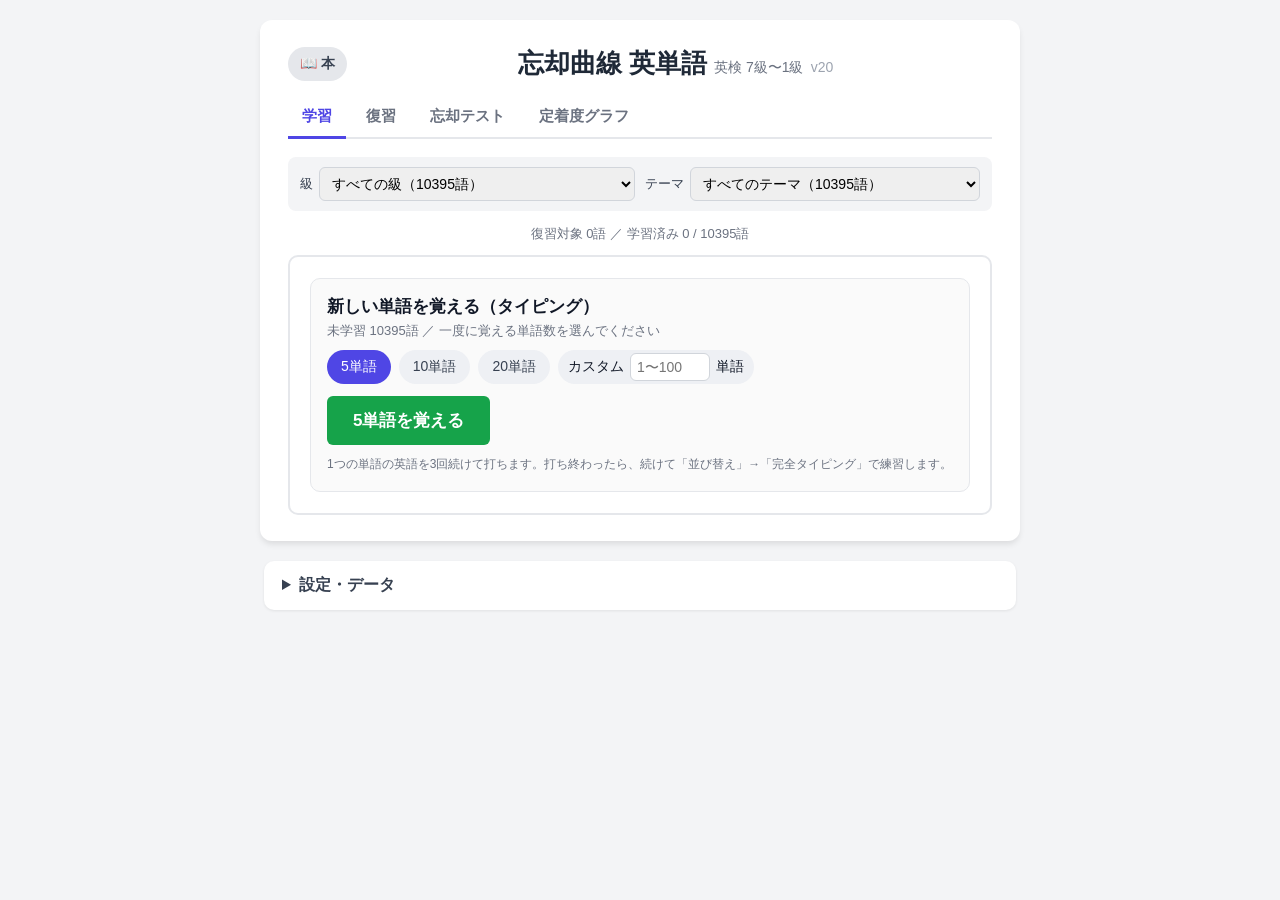
==== commit a6fd8fa2: "Add files via upload" ====
--- a/index.html
+++ b/index.html
@@ -4,7 +4,7 @@
     <meta charset="UTF-8">
     <meta name="viewport" content="width=device-width, initial-scale=1.0">
     <title>忘却曲線 英単語学習（英検7級）</title>
-    <link rel="stylesheet" href="css/style.css?v=19">
+    <link rel="stylesheet" href="css/style.css?v=20">
 </head>
 <body>
 
@@ -13,7 +13,8 @@
     <div id="backupBanner" class="info-banner" hidden></div>
     <div class="head">
         <button class="mode-switch" id="modeSwitch" title="本で英単語を学ぶ">📖 本</button>
-        <h1>忘却曲線 英単語 <small>英検 7級〜1級</small> <small class="ver">v19</small></h1>
+        <h1>忘却曲線 英単語 <small>英検 7級〜1級</small> <small class="ver">v20</small></h1>
+        <button class="sync-btn off" id="syncBtn" title="Googleアカウントで同期" hidden>☁</button>
     </div>
 
     <nav class="tabs">
@@ -82,6 +83,17 @@
 <div class="container plain">
     <details class="settings">
         <summary>設定・データ</summary>
+
+        <div class="sync-box">
+            <div class="sync-title">☁ Googleアカウントで学習記録を同期</div>
+            <div class="sync-note">Googleにログインすると、学習記録が Google Drive の「このアプリ専用の非表示フォルダ」に自動で保存されます。ほかの端末で同じGoogleアカウントでログインすると、自動で取り込まれます（ほかのファイルには触れません）。</div>
+            <div class="sync-status off" id="syncStatus"></div>
+            <div class="sync-buttons">
+                <button class="btn-primary" id="btnGLogin">Googleでログイン</button>
+                <button class="btn-secondary" id="btnGSync" hidden>今すぐ同期</button>
+                <button class="btn-secondary" id="btnGLogout" hidden>同期をやめる</button>
+            </div>
+        </div>
 
         <div class="setting-row">
             <label><input type="checkbox" id="jaFirst"> 日本語タイピングは最初の意味だけ打つ（例：「を持っている，所持している」→「を持っている」）</label>
@@ -153,31 +165,34 @@
 var __errs = [];
 window.addEventListener("error", function (e) { __errs.push((e.message || "") + (e.filename ? " (" + e.filename.split("/").slice(-2).join("/") + ")" : "")); });
 </script>
-<script src="js/data/words_7.js?v=19"></script>
-<script src="js/data/words_6.js?v=19"></script>
-<script src="js/data/words_5.js?v=19"></script>
-<script src="js/data/words_4.js?v=19"></script>
-<script src="js/data/words_3.js?v=19"></script>
-<script src="js/data/words_p2.js?v=19"></script>
-<script src="js/data/words_2.js?v=19"></script>
-<script src="js/data/words_p1.js?v=19"></script>
-<script src="js/data/words_1.js?v=19"></script>
-<script src="js/data/legacy.js?v=19"></script>
-<script src="js/data/book_pigs.js?v=19"></script>
-<script src="js/data/book_kittens.js?v=19"></script>
-<script src="js/data/book_bears.js?v=19"></script>
-<script src="js/data/book_chicken.js?v=19"></script>
-<script src="js/data/book_ginger.js?v=19"></script>
-<script src="js/data/book_oldwoman.js?v=19"></script>
-<script src="js/data/book_owl.js?v=19"></script>
-<script src="js/app.js?v=19"></script>
+<script src="js/data/words_7.js?v=20"></script>
+<script src="js/data/words_6.js?v=20"></script>
+<script src="js/data/words_5.js?v=20"></script>
+<script src="js/data/words_4.js?v=20"></script>
+<script src="js/data/words_3.js?v=20"></script>
+<script src="js/data/words_p2.js?v=20"></script>
+<script src="js/data/words_2.js?v=20"></script>
+<script src="js/data/words_p1.js?v=20"></script>
+<script src="js/data/words_1.js?v=20"></script>
+<script src="js/data/legacy.js?v=20"></script>
+<script src="js/data/book_pigs.js?v=20"></script>
+<script src="js/data/book_kittens.js?v=20"></script>
+<script src="js/data/book_bears.js?v=20"></script>
+<script src="js/data/book_chicken.js?v=20"></script>
+<script src="js/data/book_ginger.js?v=20"></script>
+<script src="js/data/book_oldwoman.js?v=20"></script>
+<script src="js/data/book_owl.js?v=20"></script>
+<script src="js/config.js?v=20"></script>
+<script src="js/app.js?v=20"></script>
+<script src="js/sync.js?v=20"></script>
+<script src="https://accounts.google.com/gsi/client" async defer></script>
 <script>
 // ファイルの置き忘れ・古いファイルが混ざっているときに、画面に原因を表示する
 (function () {
   var msg = "";
   var wordsOk = false;
   try { wordsOk = typeof WORDS !== "undefined" && WORDS.length > 0; } catch (e) {}
-  if (typeof APP_VERSION === "undefined" || APP_VERSION !== "v19") {
+  if (typeof APP_VERSION === "undefined" || APP_VERSION !== "v20") {
     msg = "js/app.js が古い、または見つかりません。zipの中身（js・css・index.html）をすべて新しいものに上書きしてください。";
   } else if (!wordsOk) {
     msg = "単語データが読み込めていません。js/data フォルダ（words_7.js など10ファイル）が、フォルダごとアップロードされているか確認してください。";
--- a/css/style.css
+++ b/css/style.css
@@ -449,3 +449,17 @@
 
 .info-banner { background: #eff6ff; color: #1e3a8a; border: 2px solid #bfdbfe; border-radius: 8px; padding: 10px 14px; margin-bottom: 14px; font-size: 13px; line-height: 1.7; display: flex; align-items: center; gap: 10px; flex-wrap: wrap; }
 .info-banner button { padding: 6px 12px; font-size: 13px; }
+
+/* ===== Googleアカウントでの同期 ===== */
+.sync-btn { flex: 0 0 auto; background: #e5e7eb; color: #374151; padding: 8px 12px; border-radius: 999px; font-weight: bold; font-size: 14px; }
+.sync-btn.ok { background: #dcfce7; color: #166534; }
+.sync-btn.syncing { background: #e0e7ff; color: #3730a3; }
+.sync-btn.error, .sync-btn.need { background: #fef3c7; color: #92400e; }
+.sync-box { border: 1px solid var(--line); border-radius: 10px; padding: 12px 14px; margin: 12px 0; background: #fafafa; }
+.sync-title { font-weight: bold; margin-bottom: 4px; }
+.sync-note { font-size: 12px; color: var(--sub); line-height: 1.7; }
+.sync-status { font-size: 13px; margin: 8px 0; padding: 6px 10px; border-radius: 6px; background: #f3f4f6; color: #374151; }
+.sync-status.ok { background: #dcfce7; color: #166534; }
+.sync-status.syncing { background: #e0e7ff; color: #3730a3; }
+.sync-status.error, .sync-status.need { background: #fef3c7; color: #92400e; }
+.sync-buttons { display: flex; gap: 8px; flex-wrap: wrap; }
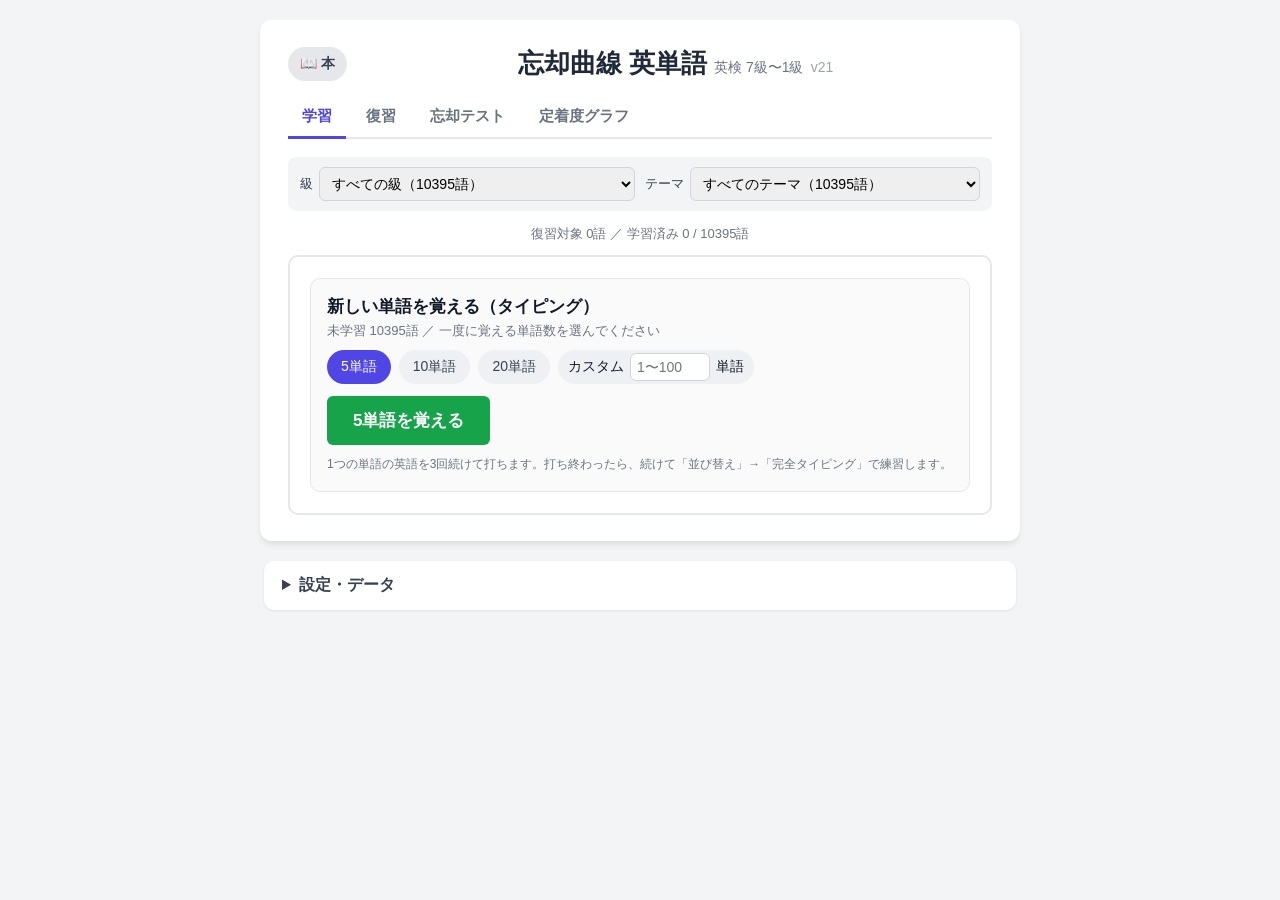
==== commit cf8cf963: "Add files via upload" ====
--- a/index.html
+++ b/index.html
@@ -4,7 +4,7 @@
     <meta charset="UTF-8">
     <meta name="viewport" content="width=device-width, initial-scale=1.0">
     <title>忘却曲線 英単語学習（英検7級）</title>
-    <link rel="stylesheet" href="css/style.css?v=20">
+    <link rel="stylesheet" href="css/style.css?v=21">
 </head>
 <body>
 
@@ -13,7 +13,7 @@
     <div id="backupBanner" class="info-banner" hidden></div>
     <div class="head">
         <button class="mode-switch" id="modeSwitch" title="本で英単語を学ぶ">📖 本</button>
-        <h1>忘却曲線 英単語 <small>英検 7級〜1級</small> <small class="ver">v20</small></h1>
+        <h1>忘却曲線 英単語 <small>英検 7級〜1級</small> <small class="ver">v21</small></h1>
         <button class="sync-btn off" id="syncBtn" title="Googleアカウントで同期" hidden>☁</button>
     </div>
 
@@ -92,7 +92,9 @@
                 <button class="btn-primary" id="btnGLogin">Googleでログイン</button>
                 <button class="btn-secondary" id="btnGSync" hidden>今すぐ同期</button>
                 <button class="btn-secondary" id="btnGLogout" hidden>同期をやめる</button>
+                <button class="btn-danger" id="btnGDelete" hidden>Google Drive のデータを削除</button>
             </div>
+            <div class="sync-note">「Google Drive のデータを削除」は、Drive の同期データだけを消します（この端末の記録は残ります）。全端末の記録を空にしたいときは、同期中に下の「データをリセット」を押してください。詳しくは<a href="privacy.html" target="_blank" rel="noopener">プライバシーポリシー</a>をご覧ください。</div>
         </div>
 
         <div class="setting-row">
@@ -165,26 +167,26 @@
 var __errs = [];
 window.addEventListener("error", function (e) { __errs.push((e.message || "") + (e.filename ? " (" + e.filename.split("/").slice(-2).join("/") + ")" : "")); });
 </script>
-<script src="js/data/words_7.js?v=20"></script>
-<script src="js/data/words_6.js?v=20"></script>
-<script src="js/data/words_5.js?v=20"></script>
-<script src="js/data/words_4.js?v=20"></script>
-<script src="js/data/words_3.js?v=20"></script>
-<script src="js/data/words_p2.js?v=20"></script>
-<script src="js/data/words_2.js?v=20"></script>
-<script src="js/data/words_p1.js?v=20"></script>
-<script src="js/data/words_1.js?v=20"></script>
-<script src="js/data/legacy.js?v=20"></script>
-<script src="js/data/book_pigs.js?v=20"></script>
-<script src="js/data/book_kittens.js?v=20"></script>
-<script src="js/data/book_bears.js?v=20"></script>
-<script src="js/data/book_chicken.js?v=20"></script>
-<script src="js/data/book_ginger.js?v=20"></script>
-<script src="js/data/book_oldwoman.js?v=20"></script>
-<script src="js/data/book_owl.js?v=20"></script>
-<script src="js/config.js?v=20"></script>
-<script src="js/app.js?v=20"></script>
-<script src="js/sync.js?v=20"></script>
+<script src="js/data/words_7.js?v=21"></script>
+<script src="js/data/words_6.js?v=21"></script>
+<script src="js/data/words_5.js?v=21"></script>
+<script src="js/data/words_4.js?v=21"></script>
+<script src="js/data/words_3.js?v=21"></script>
+<script src="js/data/words_p2.js?v=21"></script>
+<script src="js/data/words_2.js?v=21"></script>
+<script src="js/data/words_p1.js?v=21"></script>
+<script src="js/data/words_1.js?v=21"></script>
+<script src="js/data/legacy.js?v=21"></script>
+<script src="js/data/book_pigs.js?v=21"></script>
+<script src="js/data/book_kittens.js?v=21"></script>
+<script src="js/data/book_bears.js?v=21"></script>
+<script src="js/data/book_chicken.js?v=21"></script>
+<script src="js/data/book_ginger.js?v=21"></script>
+<script src="js/data/book_oldwoman.js?v=21"></script>
+<script src="js/data/book_owl.js?v=21"></script>
+<script src="js/config.js?v=21"></script>
+<script src="js/app.js?v=21"></script>
+<script src="js/sync.js?v=21"></script>
 <script src="https://accounts.google.com/gsi/client" async defer></script>
 <script>
 // ファイルの置き忘れ・古いファイルが混ざっているときに、画面に原因を表示する
@@ -192,7 +194,7 @@
   var msg = "";
   var wordsOk = false;
   try { wordsOk = typeof WORDS !== "undefined" && WORDS.length > 0; } catch (e) {}
-  if (typeof APP_VERSION === "undefined" || APP_VERSION !== "v20") {
+  if (typeof APP_VERSION === "undefined" || APP_VERSION !== "v21") {
     msg = "js/app.js が古い、または見つかりません。zipの中身（js・css・index.html）をすべて新しいものに上書きしてください。";
   } else if (!wordsOk) {
     msg = "単語データが読み込めていません。js/data フォルダ（words_7.js など10ファイル）が、フォルダごとアップロードされているか確認してください。";
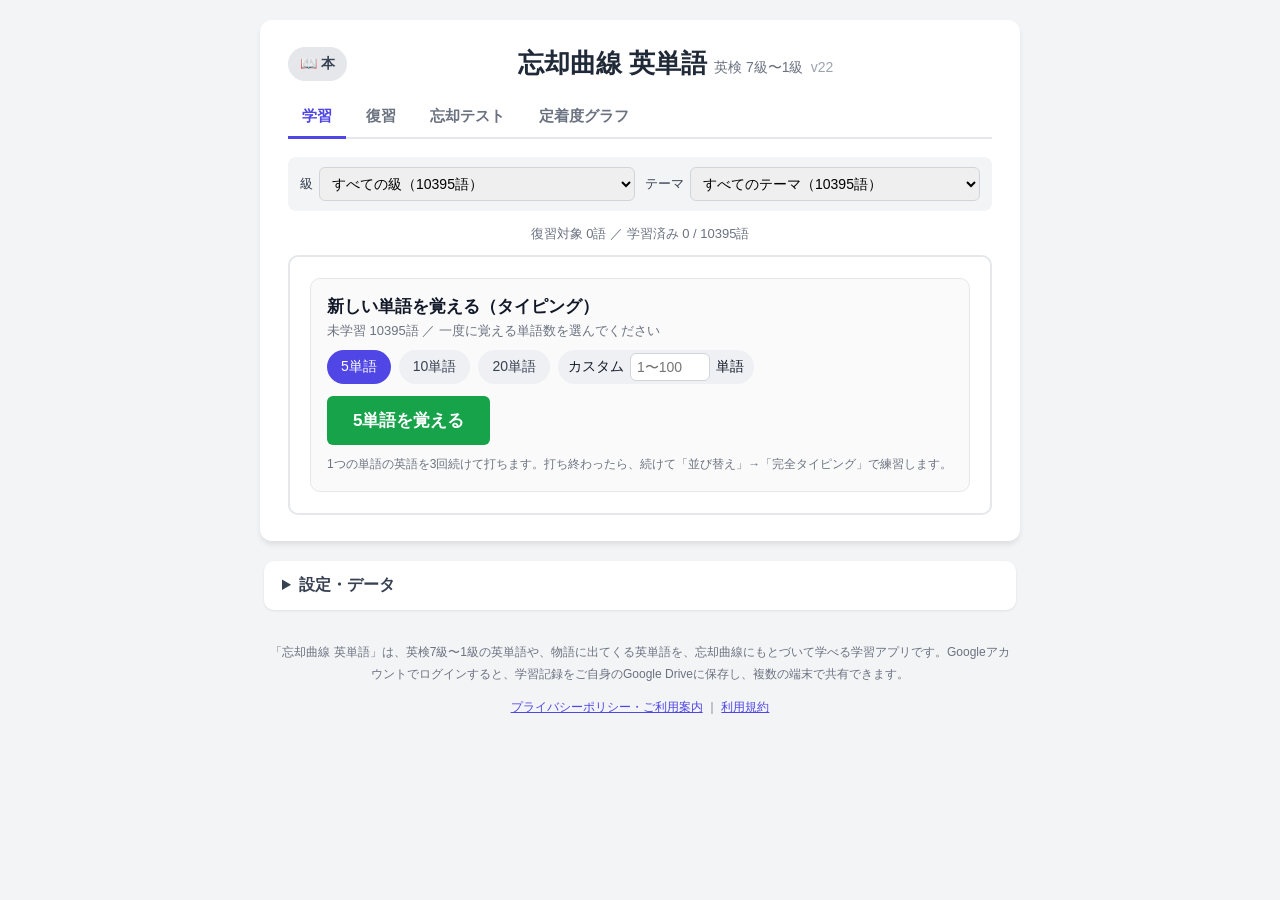
==== commit 160081e8: "Add files via upload" ====
--- a/index.html
+++ b/index.html
@@ -4,7 +4,7 @@
     <meta charset="UTF-8">
     <meta name="viewport" content="width=device-width, initial-scale=1.0">
     <title>忘却曲線 英単語学習（英検7級）</title>
-    <link rel="stylesheet" href="css/style.css?v=21">
+    <link rel="stylesheet" href="css/style.css?v=22">
 </head>
 <body>
 
@@ -13,7 +13,7 @@
     <div id="backupBanner" class="info-banner" hidden></div>
     <div class="head">
         <button class="mode-switch" id="modeSwitch" title="本で英単語を学ぶ">📖 本</button>
-        <h1>忘却曲線 英単語 <small>英検 7級〜1級</small> <small class="ver">v21</small></h1>
+        <h1>忘却曲線 英単語 <small>英検 7級〜1級</small> <small class="ver">v22</small></h1>
         <button class="sync-btn off" id="syncBtn" title="Googleアカウントで同期" hidden>☁</button>
     </div>
 
@@ -153,6 +153,11 @@
     </details>
 </div>
 
+<footer class="site-footer">
+    <p>「忘却曲線 英単語」は、英検7級〜1級の英単語や、物語に出てくる英単語を、忘却曲線にもとづいて学べる学習アプリです。Googleアカウントでログインすると、学習記録をご自身のGoogle Driveに保存し、複数の端末で共有できます。</p>
+    <p><a href="privacy.html">プライバシーポリシー・ご利用案内</a> ｜ <a href="terms.html">利用規約</a></p>
+</footer>
+
 <!-- ===== 単語ごとの詳細（忘却曲線） ===== -->
 <div id="modal" class="modal" hidden>
     <div class="modal-box">
@@ -167,26 +172,26 @@
 var __errs = [];
 window.addEventListener("error", function (e) { __errs.push((e.message || "") + (e.filename ? " (" + e.filename.split("/").slice(-2).join("/") + ")" : "")); });
 </script>
-<script src="js/data/words_7.js?v=21"></script>
-<script src="js/data/words_6.js?v=21"></script>
-<script src="js/data/words_5.js?v=21"></script>
-<script src="js/data/words_4.js?v=21"></script>
-<script src="js/data/words_3.js?v=21"></script>
-<script src="js/data/words_p2.js?v=21"></script>
-<script src="js/data/words_2.js?v=21"></script>
-<script src="js/data/words_p1.js?v=21"></script>
-<script src="js/data/words_1.js?v=21"></script>
-<script src="js/data/legacy.js?v=21"></script>
-<script src="js/data/book_pigs.js?v=21"></script>
-<script src="js/data/book_kittens.js?v=21"></script>
-<script src="js/data/book_bears.js?v=21"></script>
-<script src="js/data/book_chicken.js?v=21"></script>
-<script src="js/data/book_ginger.js?v=21"></script>
-<script src="js/data/book_oldwoman.js?v=21"></script>
-<script src="js/data/book_owl.js?v=21"></script>
-<script src="js/config.js?v=21"></script>
-<script src="js/app.js?v=21"></script>
-<script src="js/sync.js?v=21"></script>
+<script src="js/data/words_7.js?v=22"></script>
+<script src="js/data/words_6.js?v=22"></script>
+<script src="js/data/words_5.js?v=22"></script>
+<script src="js/data/words_4.js?v=22"></script>
+<script src="js/data/words_3.js?v=22"></script>
+<script src="js/data/words_p2.js?v=22"></script>
+<script src="js/data/words_2.js?v=22"></script>
+<script src="js/data/words_p1.js?v=22"></script>
+<script src="js/data/words_1.js?v=22"></script>
+<script src="js/data/legacy.js?v=22"></script>
+<script src="js/data/book_pigs.js?v=22"></script>
+<script src="js/data/book_kittens.js?v=22"></script>
+<script src="js/data/book_bears.js?v=22"></script>
+<script src="js/data/book_chicken.js?v=22"></script>
+<script src="js/data/book_ginger.js?v=22"></script>
+<script src="js/data/book_oldwoman.js?v=22"></script>
+<script src="js/data/book_owl.js?v=22"></script>
+<script src="js/config.js?v=22"></script>
+<script src="js/app.js?v=22"></script>
+<script src="js/sync.js?v=22"></script>
 <script src="https://accounts.google.com/gsi/client" async defer></script>
 <script>
 // ファイルの置き忘れ・古いファイルが混ざっているときに、画面に原因を表示する
@@ -194,7 +199,7 @@
   var msg = "";
   var wordsOk = false;
   try { wordsOk = typeof WORDS !== "undefined" && WORDS.length > 0; } catch (e) {}
-  if (typeof APP_VERSION === "undefined" || APP_VERSION !== "v21") {
+  if (typeof APP_VERSION === "undefined" || APP_VERSION !== "v22") {
     msg = "js/app.js が古い、または見つかりません。zipの中身（js・css・index.html）をすべて新しいものに上書きしてください。";
   } else if (!wordsOk) {
     msg = "単語データが読み込めていません。js/data フォルダ（words_7.js など10ファイル）が、フォルダごとアップロードされているか確認してください。";
--- a/css/style.css
+++ b/css/style.css
@@ -463,3 +463,6 @@
 .sync-status.syncing { background: #e0e7ff; color: #3730a3; }
 .sync-status.error, .sync-status.need { background: #fef3c7; color: #92400e; }
 .sync-buttons { display: flex; gap: 8px; flex-wrap: wrap; }
+
+.site-footer { max-width: 760px; width: 100%; margin: 0 auto 24px; padding: 0 8px; font-size: 12px; color: #6b7280; line-height: 1.8; text-align: center; }
+.site-footer a { color: #4f46e5; }
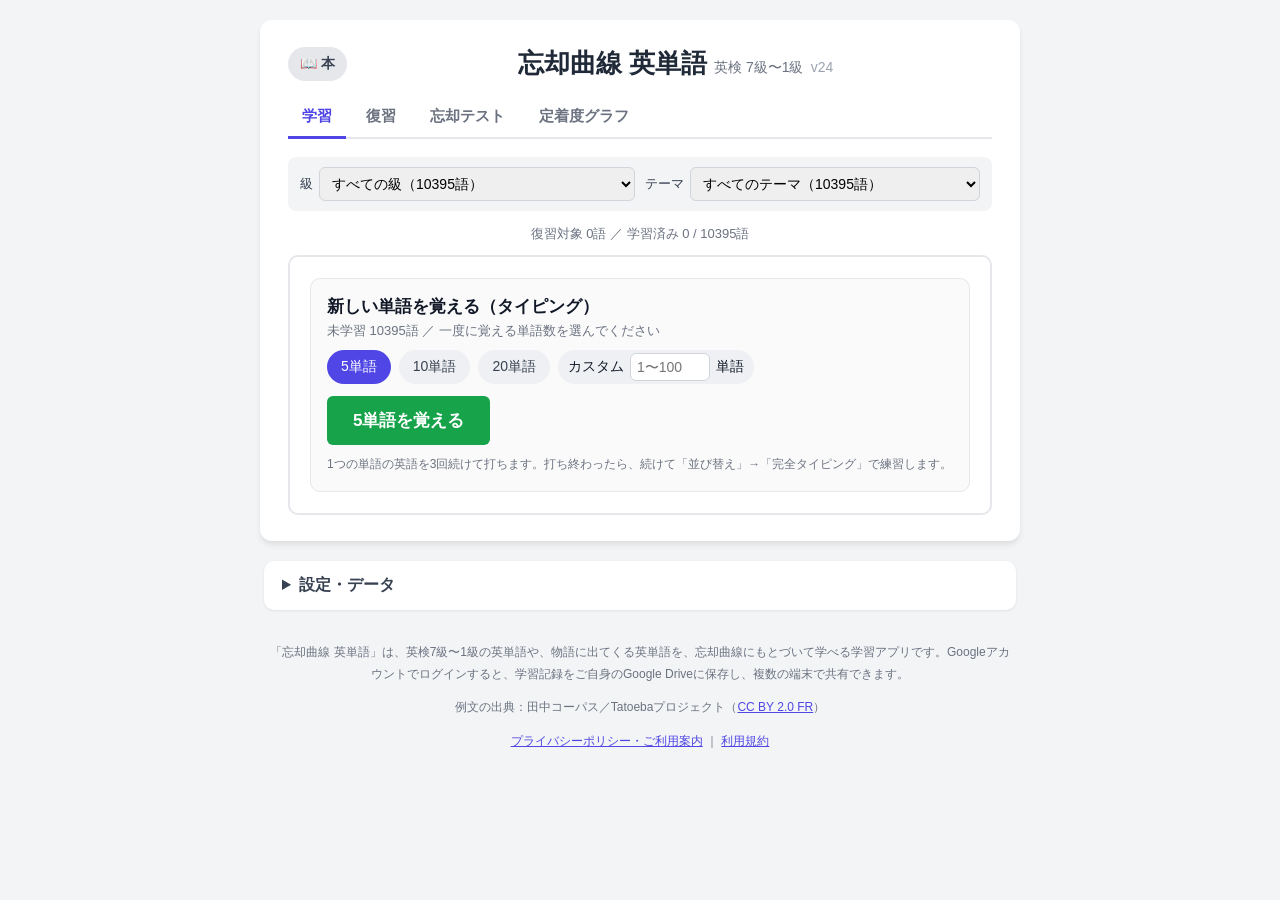
==== commit c0ee2190: "Add files via upload" ====
--- a/index.html
+++ b/index.html
@@ -3,8 +3,14 @@
 <head>
     <meta charset="UTF-8">
     <meta name="viewport" content="width=device-width, initial-scale=1.0">
-    <title>忘却曲線 英単語学習（英検7級）</title>
-    <link rel="stylesheet" href="css/style.css?v=22">
+    <title>忘却曲線 英単語</title>
+    <meta name="application-name" content="忘却曲線 英単語">
+    <meta property="og:site_name" content="忘却曲線 英単語">
+    <meta property="og:title" content="忘却曲線 英単語">
+    <meta name="description" content="忘却曲線 英単語は、英検7級〜1級の英単語や物語に出てくる英単語を、忘却曲線にもとづいて学べる学習アプリです。">
+    <!-- Google Search Console で「HTMLタグ」で所有権を確認する場合は、ここに表示されたタグを貼ります（例）
+         <meta name="google-site-verification" content="表示されたコード"> -->
+    <link rel="stylesheet" href="css/style.css?v=24">
 </head>
 <body>
 
@@ -13,7 +19,7 @@
     <div id="backupBanner" class="info-banner" hidden></div>
     <div class="head">
         <button class="mode-switch" id="modeSwitch" title="本で英単語を学ぶ">📖 本</button>
-        <h1>忘却曲線 英単語 <small>英検 7級〜1級</small> <small class="ver">v22</small></h1>
+        <h1>忘却曲線 英単語 <small>英検 7級〜1級</small> <small class="ver">v24</small></h1>
         <button class="sync-btn off" id="syncBtn" title="Googleアカウントで同期" hidden>☁</button>
     </div>
 
@@ -155,6 +161,7 @@
 
 <footer class="site-footer">
     <p>「忘却曲線 英単語」は、英検7級〜1級の英単語や、物語に出てくる英単語を、忘却曲線にもとづいて学べる学習アプリです。Googleアカウントでログインすると、学習記録をご自身のGoogle Driveに保存し、複数の端末で共有できます。</p>
+    <p>例文の出典：田中コーパス／Tatoebaプロジェクト（<a href="https://creativecommons.org/licenses/by/2.0/fr/" target="_blank" rel="noopener">CC BY 2.0 FR</a>）</p>
     <p><a href="privacy.html">プライバシーポリシー・ご利用案内</a> ｜ <a href="terms.html">利用規約</a></p>
 </footer>
 
@@ -169,29 +176,31 @@
 <script>
 var WORDS_LV = {};
 var BOOKS_DATA = [];
+var EXAMPLES = {};
 var __errs = [];
 window.addEventListener("error", function (e) { __errs.push((e.message || "") + (e.filename ? " (" + e.filename.split("/").slice(-2).join("/") + ")" : "")); });
 </script>
-<script src="js/data/words_7.js?v=22"></script>
-<script src="js/data/words_6.js?v=22"></script>
-<script src="js/data/words_5.js?v=22"></script>
-<script src="js/data/words_4.js?v=22"></script>
-<script src="js/data/words_3.js?v=22"></script>
-<script src="js/data/words_p2.js?v=22"></script>
-<script src="js/data/words_2.js?v=22"></script>
-<script src="js/data/words_p1.js?v=22"></script>
-<script src="js/data/words_1.js?v=22"></script>
-<script src="js/data/legacy.js?v=22"></script>
-<script src="js/data/book_pigs.js?v=22"></script>
-<script src="js/data/book_kittens.js?v=22"></script>
-<script src="js/data/book_bears.js?v=22"></script>
-<script src="js/data/book_chicken.js?v=22"></script>
-<script src="js/data/book_ginger.js?v=22"></script>
-<script src="js/data/book_oldwoman.js?v=22"></script>
-<script src="js/data/book_owl.js?v=22"></script>
-<script src="js/config.js?v=22"></script>
-<script src="js/app.js?v=22"></script>
-<script src="js/sync.js?v=22"></script>
+<script src="js/data/words_7.js?v=24"></script>
+<script src="js/data/words_6.js?v=24"></script>
+<script src="js/data/words_5.js?v=24"></script>
+<script src="js/data/words_4.js?v=24"></script>
+<script src="js/data/words_3.js?v=24"></script>
+<script src="js/data/words_p2.js?v=24"></script>
+<script src="js/data/words_2.js?v=24"></script>
+<script src="js/data/words_p1.js?v=24"></script>
+<script src="js/data/words_1.js?v=24"></script>
+<script src="js/data/legacy.js?v=24"></script>
+<script src="js/data/examples.js?v=24"></script>
+<script src="js/data/book_pigs.js?v=24"></script>
+<script src="js/data/book_kittens.js?v=24"></script>
+<script src="js/data/book_bears.js?v=24"></script>
+<script src="js/data/book_chicken.js?v=24"></script>
+<script src="js/data/book_ginger.js?v=24"></script>
+<script src="js/data/book_oldwoman.js?v=24"></script>
+<script src="js/data/book_owl.js?v=24"></script>
+<script src="js/config.js?v=24"></script>
+<script src="js/app.js?v=24"></script>
+<script src="js/sync.js?v=24"></script>
 <script src="https://accounts.google.com/gsi/client" async defer></script>
 <script>
 // ファイルの置き忘れ・古いファイルが混ざっているときに、画面に原因を表示する
@@ -199,7 +208,7 @@
   var msg = "";
   var wordsOk = false;
   try { wordsOk = typeof WORDS !== "undefined" && WORDS.length > 0; } catch (e) {}
-  if (typeof APP_VERSION === "undefined" || APP_VERSION !== "v22") {
+  if (typeof APP_VERSION === "undefined" || APP_VERSION !== "v24") {
     msg = "js/app.js が古い、または見つかりません。zipの中身（js・css・index.html）をすべて新しいものに上書きしてください。";
   } else if (!wordsOk) {
     msg = "単語データが読み込めていません。js/data フォルダ（words_7.js など10ファイル）が、フォルダごとアップロードされているか確認してください。";
--- a/css/style.css
+++ b/css/style.css
@@ -466,3 +466,12 @@
 
 .site-footer { max-width: 760px; width: 100%; margin: 0 auto 24px; padding: 0 8px; font-size: 12px; color: #6b7280; line-height: 1.8; text-align: center; }
 .site-footer a { color: #4f46e5; }
+
+/* ===== 例文（日本語の下に表示。使われている英単語は青くハイライト） ===== */
+.ex, .ctx { width: 100%; max-width: 460px; margin: 10px auto 0; padding: 8px 12px; background: #f8fafc; border-left: 4px solid var(--primary); border-radius: 6px; text-align: left; }
+.ex-head, .ctx-head { display: flex; align-items: center; gap: 6px; }
+.ex-t, .ctx-t { font-size: 11px; color: var(--primary); font-weight: bold; }
+.ex-en, .ctx-en { font-size: 16px; line-height: 1.6; color: #1f2937; }
+.ex-en .hl, .ctx-en mark { color: var(--primary); font-weight: bold; background: #e0e7ff; border-radius: 3px; padding: 0 2px; }
+.ex-ja, .ctx-ja { font-size: 13px; color: #6b7280; }
+.ex-spk { font-size: 16px; padding: 2px 6px; }
